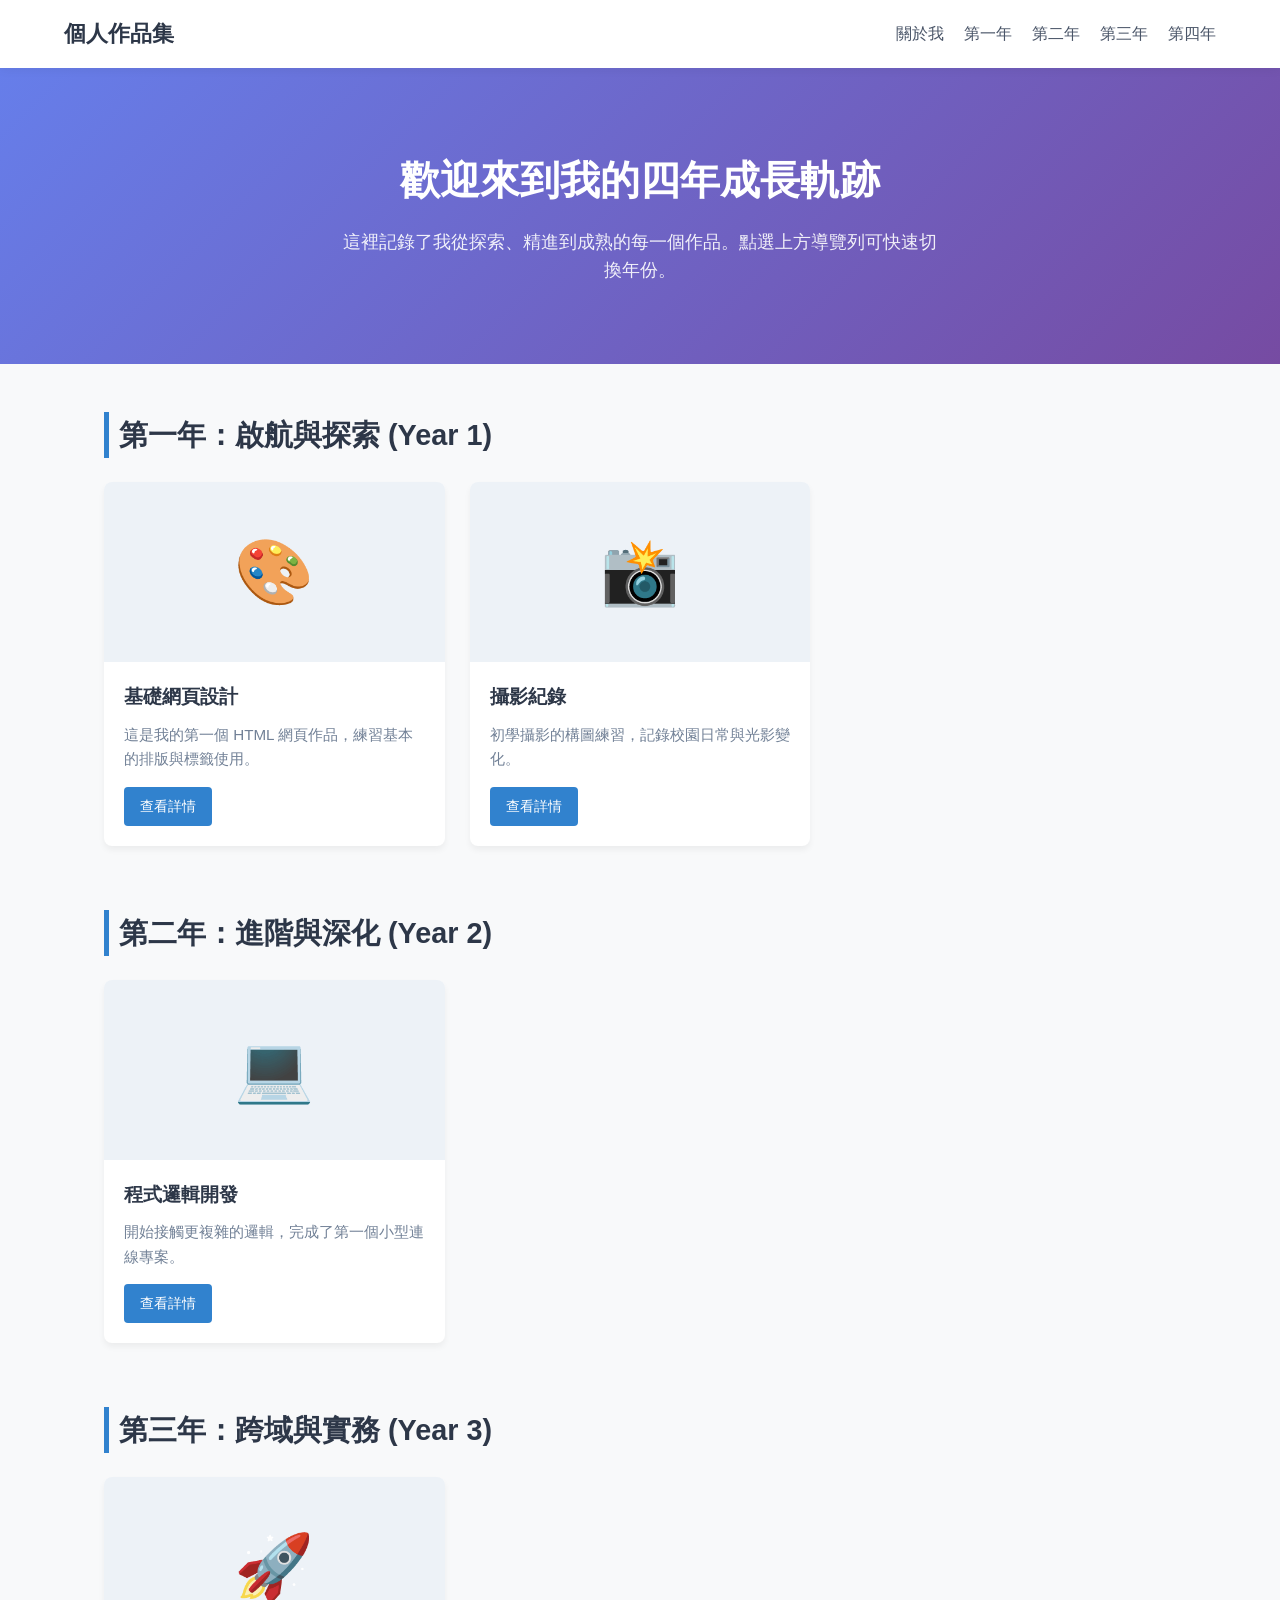
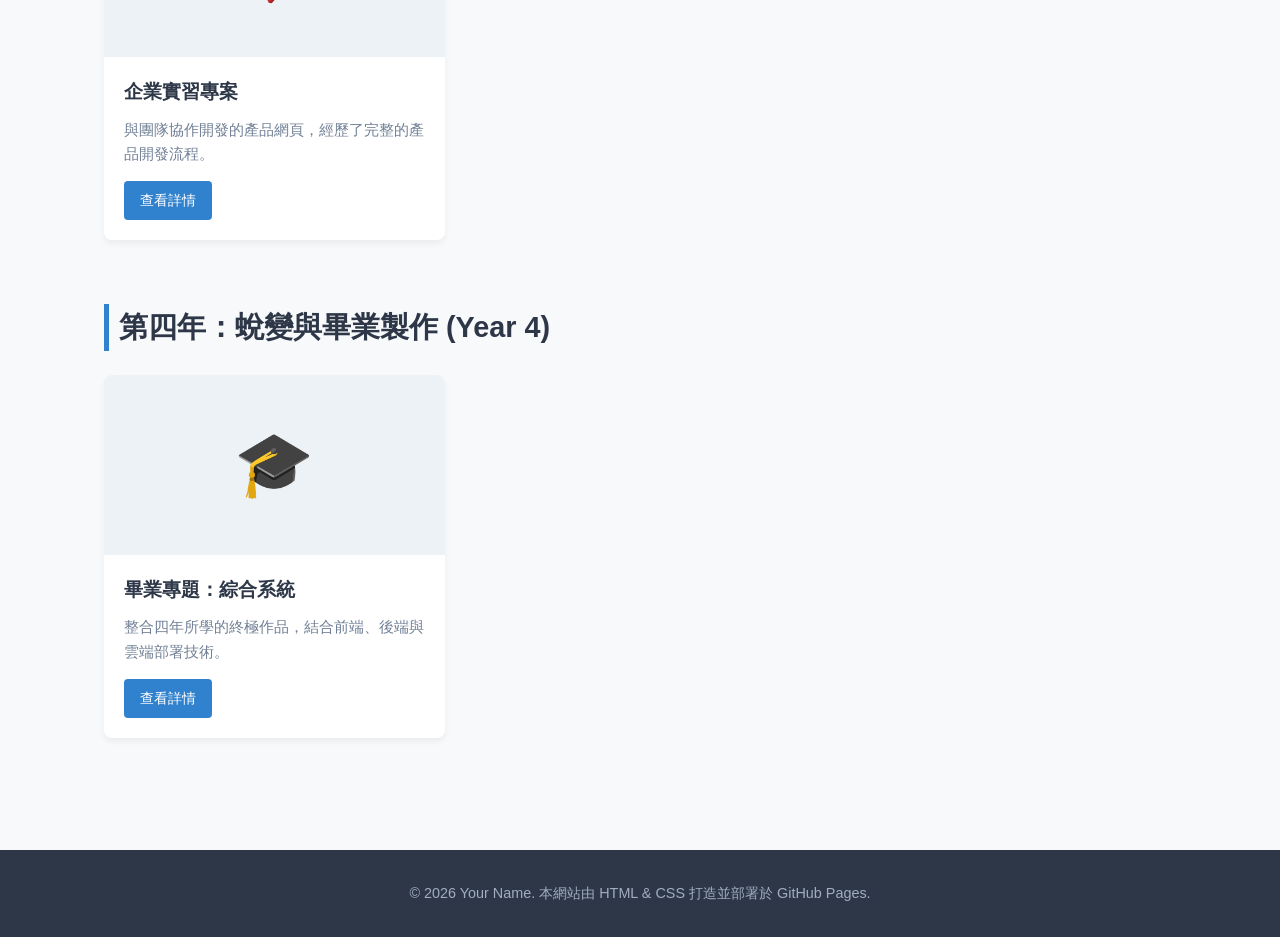
==== index.html @ 3d8b7665 "Add files via upload" ====
<!DOCTYPE html>
<html lang="zh-TW">
<head>
    <meta charset="UTF-8">
    <meta name="viewport" content="width=device-width, initial-scale=1.0">
    <title>我的四年作品集 | My Portfolio</title>
    <!-- 連結外部 CSS 樣式表 -->
    <link rel="stylesheet" href="style.css">
</head>
<body>

    <!-- 頂部導覽列 -->
    <header>
        <div class="logo">個人作品集</div>
        <nav>
            <ul>
                <li><a href="#about">關於我</a></li>
                <li><a href="#year-1">第一年</a></li>
                <li><a href="#year-2">第二年</a></li>
                <li><a href="#year-3">第三年</a></li>
                <li><a href="#year-4">第四年</a></li>
            </ul>
        </nav>
    </header>

    <!-- 橫幅介紹區 -->
    <section id="about" class="hero">
        <div class="hero-content">
            <h1>歡迎來到我的四年成長軌跡</h1>
            <p>這裡記錄了我從探索、精進到成熟的每一個作品。點選上方導覽列可快速切換年份。</p>
        </div>
    </section>

    <!-- 作品主容器 -->
    <main class="portfolio-container">

        <!-- 第一年作品區 -->
        <section id="year-1" class="year-section">
            <h2 class="year-title">第一年：啟航與探索 (Year 1)</h2>
            <div class="project-grid">
                <!-- 範例作品 1 -->
                <div class="project-card">
                    <div class="project-image">🎨</div>
                    <div class="project-info">
                        <h3>基礎網頁設計</h3>
                        <p>這是我的第一個 HTML 網頁作品，練習基本的排版與標籤使用。</p>
                        <a href="#" class="btn">查看詳情</a>
                    </div>
                </div>
                <!-- 範例作品 2 -->
                <div class="project-card">
                    <div class="project-image">📸</div>
                    <div class="project-info">
                        <h3>攝影紀錄</h3>
                        <p>初學攝影的構圖練習，記錄校園日常與光影變化。</p>
                        <a href="#" class="btn">查看詳情</a>
                    </div>
                </div>
            </div>
        </section>

        <!-- 第二年作品區 -->
        <section id="year-2" class="year-section">
            <h2 class="year-title">第二年：進階與深化 (Year 2)</h2>
            <div class="project-grid">
                <div class="project-card">
                    <div class="project-image">💻</div>
                    <div class="project-info">
                        <h3>程式邏輯開發</h3>
                        <p>開始接觸更複雜的邏輯，完成了第一個小型連線專案。</p>
                        <a href="#" class="btn">查看詳情</a>
                    </div>
                </div>
            </div>
        </section>

        <!-- 第三年作品區 -->
        <section id="year-3" class="year-section">
            <h2 class="year-title">第三年：跨域與實務 (Year 3)</h2>
            <div class="project-grid">
                <div class="project-card">
                    <div class="project-image">🚀</div>
                    <div class="project-info">
                        <h3>企業實習專案</h3>
                        <p>與團隊協作開發的產品網頁，經歷了完整的產品開發流程。</p>
                        <a href="#" class="btn">查看詳情</a>
                    </div>
                </div>
            </div>
        </section>

        <!-- 第四年作品區 -->
        <section id="year-4" class="year-section">
            <h2 class="year-title">第四年：蛻變與畢業製作 (Year 4)</h2>
            <div class="project-grid">
                <div class="project-card">
                    <div class="project-image">🎓</div>
                    <div class="project-info">
                        <h3>畢業專題：綜合系統</h3>
                        <p>整合四年所學的終極作品，結合前端、後端與雲端部署技術。</p>
                        <a href="#" class="btn">查看詳情</a>
                    </div>
                </div>
            </div>
        </section>

    </main>

    <!-- 頁尾 -->
    <footer>
        <p>&copy; 2026 Your Name. 本網站由 HTML & CSS 打造並部署於 GitHub Pages.</p>
    </footer>

</body>
</html>
---- style.css ----
/* 全域基本樣式重設 */
* {
    margin: 0;
    padding: 0;
    box-sizing: border-box;
    font-family: 'Segoe UI', Roboto, Helvetica, Arial, sans-serif;
}

body {
    background-color: #f8f9fa;
    color: #333;
    line-height: 1.6;
}

/* 頂部導覽列 */
header {
    background-color: #ffffff;
    display: flex;
    justify-content: space-between;
    align-items: center;
    padding: 1rem 5%;
    position: sticky;
    top: 0;
    z-index: 100;
    box-shadow: 0 2px 10px rgba(0,0,0,0.05);
}

header .logo {
    font-size: 1.4rem;
    font-weight: bold;
    color: #2d3748;
}

header nav ul {
    display: flex;
    list-style: none;
}

header nav ul li {
    margin-left: 20px;
}

header nav ul li a {
    text-decoration: none;
    color: #4a5568;
    font-weight: 500;
    transition: color 0.3s;
}

header nav ul li a:hover {
    color: #3182ce;
}

/* 橫幅介紹區 */
.hero {
    background: linear-gradient(135deg, #667eea 0%, #764ba2 100%);
    color: white;
    padding: 5rem 5%;
    text-align: center;
}

.hero h1 {
    font-size: 2.5rem;
    margin-bottom: 1rem;
}

.hero p {
    font-size: 1.1rem;
    opacity: 0.9;
    max-width: 600px;
    margin: 0 auto;
}

/* 作品主容器 */
.portfolio-container {
    max-width: 1200px;
    margin: 0 auto;
    padding: 3rem 5%;
}

/* 年份區塊 */
.year-section {
    margin-bottom: 4rem;
    scroll-margin-top: 80px; /* 防止導覽列遮擋錨點 */
}

.year-title {
    font-size: 1.8rem;
    color: #2d3748;
    margin-bottom: 1.5rem;
    border-left: 5px solid #3182ce;
    padding-left: 10px;
}

/* 作品卡片網格 */
.project-grid {
    display: grid;
    grid-template-columns: repeat(auto-fill, minmax(300px, 1fr));
    gap: 25px;
}

/* 作品卡片樣式 */
.project-card {
    background: white;
    border-radius: 8px;
    overflow: hidden;
    box-shadow: 0 4px 6px rgba(0,0,0,0.05);
    transition: transform 0.3s, box-shadow 0.3s;
}

.project-card:hover {
    transform: translateY(-5px);
    box-shadow: 0 10px 15px rgba(0,0,0,0.1);
}

/* 作品圖片預留區 */
.project-image {
    background-color: #edf2f7;
    height: 180px;
    display: flex;
    justify-content: center;
    align-items: center;
    font-size: 4rem;
}

.project-info {
    padding: 20px;
}

.project-info h3 {
    font-size: 1.2rem;
    margin-bottom: 10px;
    color: #2d3748;
}

.project-info p {
    font-size: 0.95rem;
    color: #718096;
    margin-bottom: 15px;
}

/* 按鈕樣式 */
.btn {
    display: inline-block;
    background-color: #3182ce;
    color: white;
    padding: 8px 16px;
    text-decoration: none;
    border-radius: 4px;
    font-size: 0.9rem;
    transition: background 0.3s;
}

.btn:hover {
    background-color: #2b6cb0;
}

/* 頁尾 */
footer {
    text-align: center;
    padding: 2rem;
    background-color: #2d3748;
    color: #a0aec0;
    font-size: 0.9rem;
}

/* 手機版響應式微調 */
@media (max-width: 768px) {
    header {
        flex-direction: column;
        gap: 10px;
    }
    header nav ul li {
        margin: 0 10px;
    }
    .hero h1 {
        font-size: 2rem;
    }
}
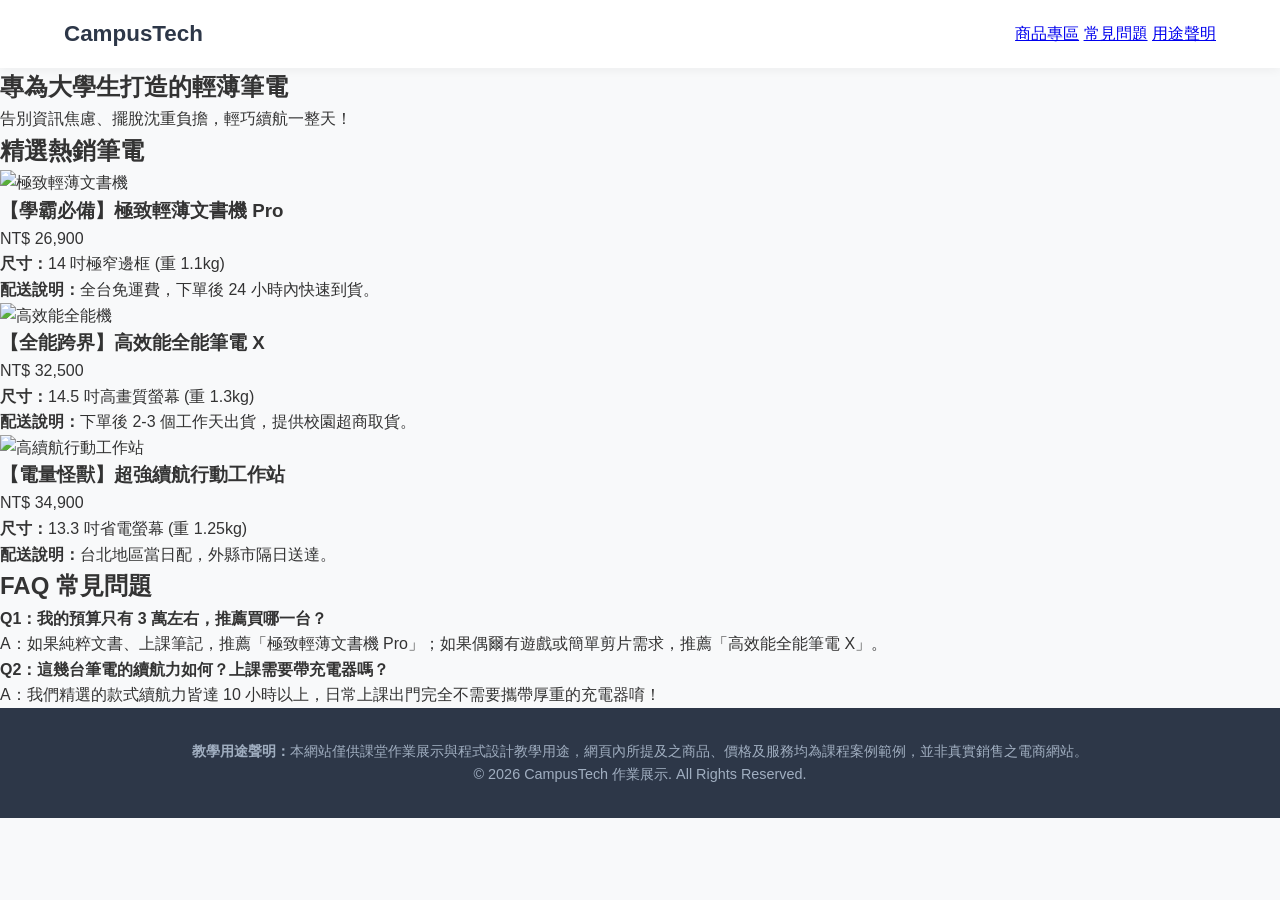
==== commit 7e991e79: "Add files via upload" ====
--- a/index.html
+++ b/index.html
@@ -1,115 +1,90 @@
-<!DOCTYPE html>
-<html lang="zh-TW">
-<head>
-    <meta charset="UTF-8">
-    <meta name="viewport" content="width=device-width, initial-scale=1.0">
-    <title>我的四年作品集 | My Portfolio</title>
-    <!-- 連結外部 CSS 樣式表 -->
-    <link rel="stylesheet" href="style.css">
-</head>
-<body>
-
-    <!-- 頂部導覽列 -->
-    <header>
-        <div class="logo">個人作品集</div>
-        <nav>
-            <ul>
-                <li><a href="#about">關於我</a></li>
-                <li><a href="#year-1">第一年</a></li>
-                <li><a href="#year-2">第二年</a></li>
-                <li><a href="#year-3">第三年</a></li>
-                <li><a href="#year-4">第四年</a></li>
-            </ul>
-        </nav>
-    </header>
-
-    <!-- 橫幅介紹區 -->
-    <section id="about" class="hero">
-        <div class="hero-content">
-            <h1>歡迎來到我的四年成長軌跡</h1>
-            <p>這裡記錄了我從探索、精進到成熟的每一個作品。點選上方導覽列可快速切換年份。</p>
-        </div>
-    </section>
-
-    <!-- 作品主容器 -->
-    <main class="portfolio-container">
-
-        <!-- 第一年作品區 -->
-        <section id="year-1" class="year-section">
-            <h2 class="year-title">第一年：啟航與探索 (Year 1)</h2>
-            <div class="project-grid">
-                <!-- 範例作品 1 -->
-                <div class="project-card">
-                    <div class="project-image">🎨</div>
-                    <div class="project-info">
-                        <h3>基礎網頁設計</h3>
-                        <p>這是我的第一個 HTML 網頁作品，練習基本的排版與標籤使用。</p>
-                        <a href="#" class="btn">查看詳情</a>
-                    </div>
-                </div>
-                <!-- 範例作品 2 -->
-                <div class="project-card">
-                    <div class="project-image">📸</div>
-                    <div class="project-info">
-                        <h3>攝影紀錄</h3>
-                        <p>初學攝影的構圖練習，記錄校園日常與光影變化。</p>
-                        <a href="#" class="btn">查看詳情</a>
-                    </div>
-                </div>
-            </div>
-        </section>
-
-        <!-- 第二年作品區 -->
-        <section id="year-2" class="year-section">
-            <h2 class="year-title">第二年：進階與深化 (Year 2)</h2>
-            <div class="project-grid">
-                <div class="project-card">
-                    <div class="project-image">💻</div>
-                    <div class="project-info">
-                        <h3>程式邏輯開發</h3>
-                        <p>開始接觸更複雜的邏輯，完成了第一個小型連線專案。</p>
-                        <a href="#" class="btn">查看詳情</a>
-                    </div>
-                </div>
-            </div>
-        </section>
-
-        <!-- 第三年作品區 -->
-        <section id="year-3" class="year-section">
-            <h2 class="year-title">第三年：跨域與實務 (Year 3)</h2>
-            <div class="project-grid">
-                <div class="project-card">
-                    <div class="project-image">🚀</div>
-                    <div class="project-info">
-                        <h3>企業實習專案</h3>
-                        <p>與團隊協作開發的產品網頁，經歷了完整的產品開發流程。</p>
-                        <a href="#" class="btn">查看詳情</a>
-                    </div>
-                </div>
-            </div>
-        </section>
-
-        <!-- 第四年作品區 -->
-        <section id="year-4" class="year-section">
-            <h2 class="year-title">第四年：蛻變與畢業製作 (Year 4)</h2>
-            <div class="project-grid">
-                <div class="project-card">
-                    <div class="project-image">🎓</div>
-                    <div class="project-info">
-                        <h3>畢業專題：綜合系統</h3>
-                        <p>整合四年所學的終極作品，結合前端、後端與雲端部署技術。</p>
-                        <a href="#" class="btn">查看詳情</a>
-                    </div>
-                </div>
-            </div>
-        </section>
-
-    </main>
-
-    <!-- 頁尾 -->
-    <footer>
-        <p>&copy; 2026 Your Name. 本網站由 HTML & CSS 打造並部署於 GitHub Pages.</p>
-    </footer>
-
-</body>
-</html>+<!DOCTYPE html>
+<html lang="zh-Hant">
+<head>
+    <meta charset="UTF-8">
+    <meta name="viewport" content="width=device-width, initial-scale=1.0">
+    <title>CampusTech 大學生筆電專賣店</title>
+    <!-- 技術要求：外部 css 分開 -->
+    <link rel="stylesheet" href="style.css">
+</head>
+<body>
+
+    <!-- 品牌主視覺與導覽 -->
+    <header class="main-header">
+        <div class="logo">CampusTech</div>
+        <nav class="nav-bar">
+            <a href="#products">商品專區</a>
+            <a href="#faq">常見問題</a>
+            <a href="#disclaimer">用途聲明</a>
+        </nav>
+    </header>
+
+    <!-- 主視覺 Banner -->
+    <section class="hero-banner">
+        <h1>專為大學生打造的輕薄筆電</h1>
+        <p>告別資訊焦慮、擺脫沈重負擔，輕巧續航一整天！</p>
+    </section>
+
+    <!-- 商品專區（至少 3 項商品與本地圖片） -->
+    <main id="products" class="product-section">
+        <h2>精選熱銷筆電</h2>
+        <div class="product-grid">
+            
+            <!-- 商品 1 -->
+            <div class="product-card">
+                <!-- 技術要求：圖片全部放入 images/ -->
+                <img src="https://encrypted-tbn1.gstatic.com/shopping?q=tbn:ANd9GcQ5USteRXwWfBZQK1bQ4D_mNUNq-k9lUUlU4BNtZzaJHuuT0rjLyF1uf5Y9tRfjtDk3jWRsgEN2eiOs3HNZ7QA9urEgAAVbrg" alt="極致輕薄文書機" class="product-img">
+                <div class="product-info">
+                    <h3>【學霸必備】極致輕薄文書機 Pro</h3>
+                    <p class="price">NT$ 26,900</p>
+                    <p class="specs"><strong>尺寸：</strong>14 吋極窄邊框 (重 1.1kg)</p>
+                    <p class="delivery"><strong>配送說明：</strong>全台免運費，下單後 24 小時內快速到貨。</p>
+                </div>
+            </div>
+
+            <!-- 商品 2 -->
+            <div class="product-card">
+                <img src="https://encrypted-tbn2.gstatic.com/shopping?q=tbn:ANd9GcQiTnvOiSBTg3mBEWAOPlAiRKsd22rMMn18Ryd6Pl1Cfo4dk1_dnhvalajtrADBDWgETQINRb_3cDYGQ3Rd67ZxHBwMiaRcJoZdiKX3SR_ln5o5r5m6GqXUXFo8r8Ir1J5ALP1Rif0&usqp=CAc" alt="高效能全能機" class="product-img">
+                <div class="product-info">
+                    <h3>【全能跨界】高效能全能筆電 X</h3>
+                    <p class="price">NT$ 32,500</p>
+                    <p class="specs"><strong>尺寸：</strong>14.5 吋高畫質螢幕 (重 1.3kg)</p>
+                    <p class="delivery"><strong>配送說明：</strong>下單後 2-3 個工作天出貨，提供校園超商取貨。</p>
+                </div>
+            </div>
+
+            <!-- 商品 3 -->
+            <div class="product-card">
+                <img src="https://encrypted-tbn0.gstatic.com/shopping?q=tbn:ANd9GcRCwSHiBYVGnV-n9jSe60NS78_vBrJn3VIlm3lfYRzsAaGskdane_CdN9JjifDx1EU5o5BbP99L2k-O1b65SlKcdQI8mHzR" alt="高續航行動工作站" class="product-img">
+                <div class="product-info">
+                    <h3>【電量怪獸】超強續航行動工作站</h3>
+                    <p class="price">NT$ 34,900</p>
+                    <p class="specs"><strong>尺寸：</strong>13.3 吋省電螢幕 (重 1.25kg)</p>
+                    <p class="delivery"><strong>配送說明：</strong>台北地區當日配，外縣市隔日送達。</p>
+                </div>
+            </div>
+
+        </div>
+    </main>
+
+    <!-- FAQ 與教學用途聲明 -->
+    <section id="faq" class="faq-section">
+        <h2>FAQ 常見問題</h2>
+        <div class="faq-item">
+            <h4>Q1：我的預算只有 3 萬左右，推薦買哪一台？</h4>
+            <p>A：如果純粹文書、上課筆記，推薦「極致輕薄文書機 Pro」；如果偶爾有遊戲或簡單剪片需求，推薦「高效能全能筆電 X」。</p>
+        </div>
+        <div class="faq-item">
+            <h4>Q2：這幾台筆電的續航力如何？上課需要帶充電器嗎？</h4>
+            <p>A：我們精選的款式續航力皆達 10 小時以上，日常上課出門完全不需要攜帶厚重的充電器唷！</p>
+        </div>
+    </section>
+
+    <!-- 教學用途聲明 -->
+    <footer id="disclaimer" class="main-footer">
+        <p><strong>教學用途聲明：</strong>本網站僅供課堂作業展示與程式設計教學用途，網頁內所提及之商品、價格及服務均為課程案例範例，並非真實銷售之電商網站。</p>
+        <p>&copy; 2026 CampusTech 作業展示. All Rights Reserved.</p>
+    </footer>
+
+</body>
+</html>
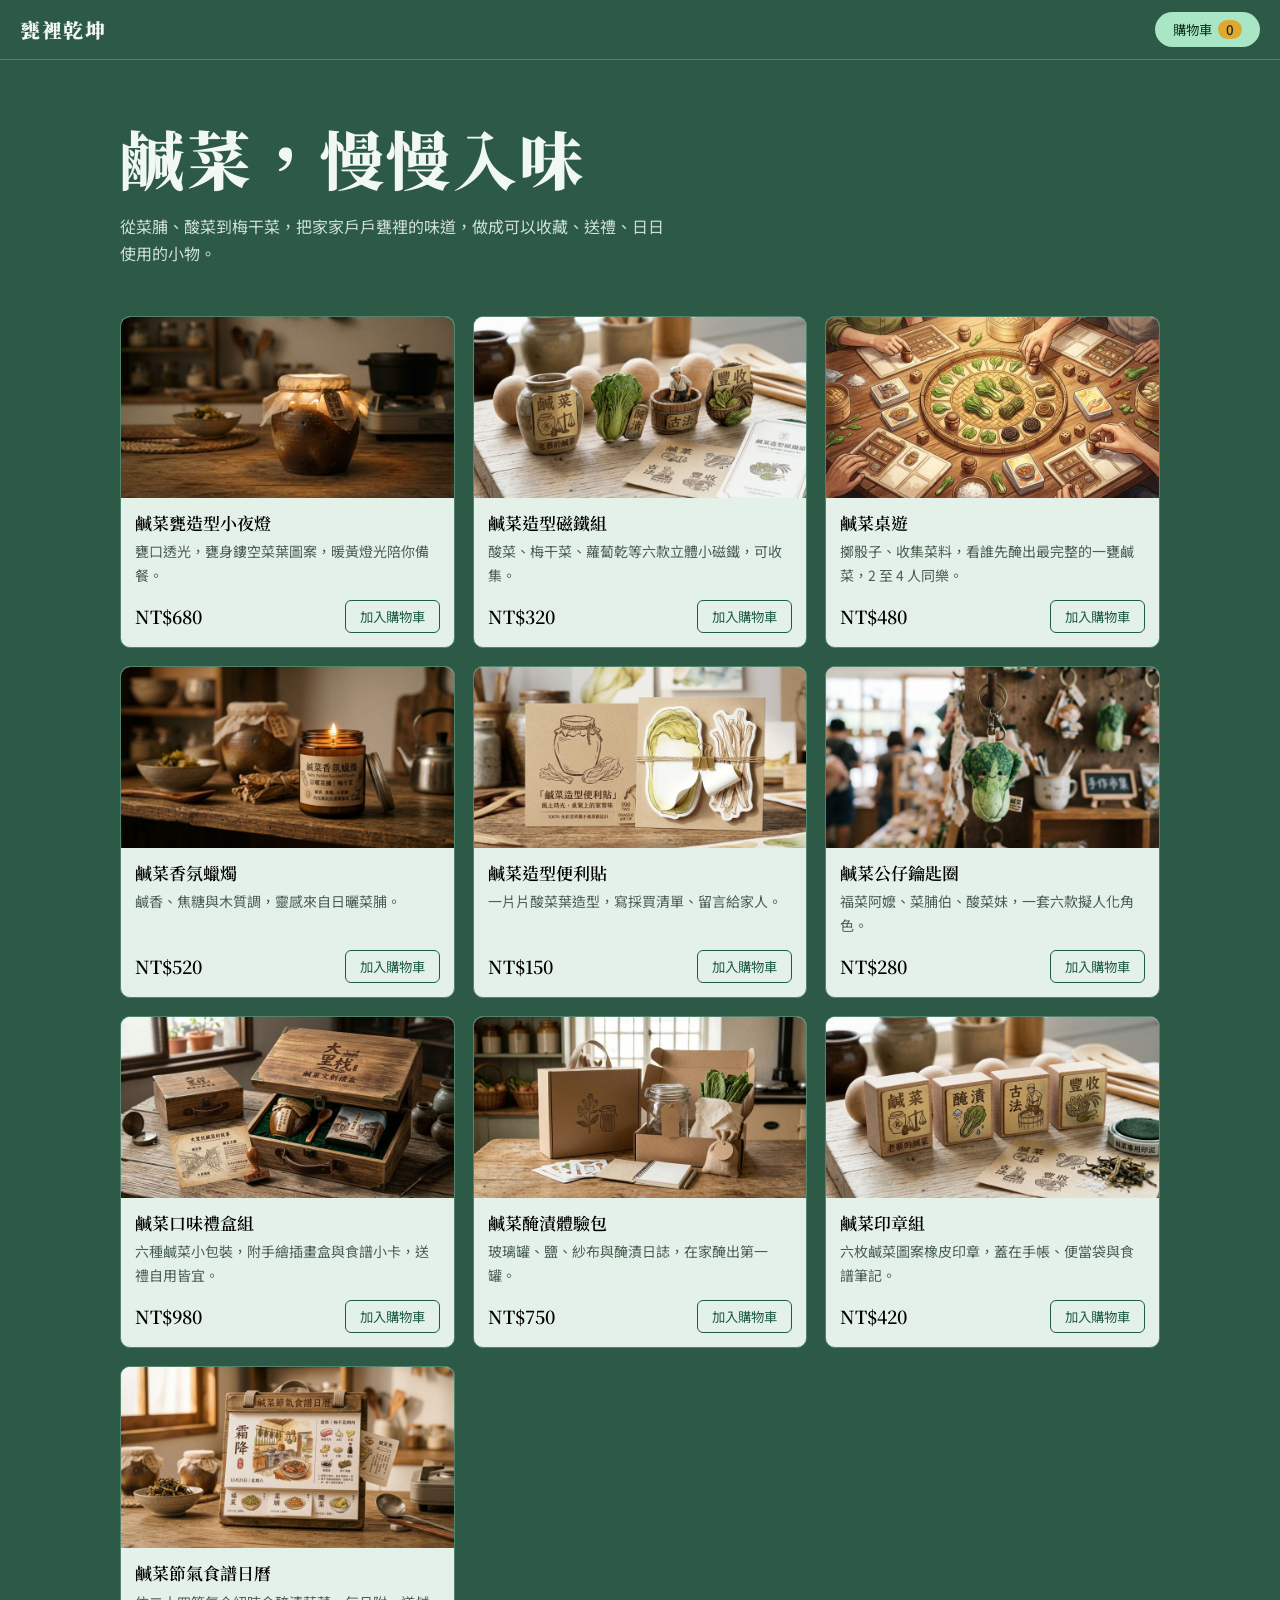
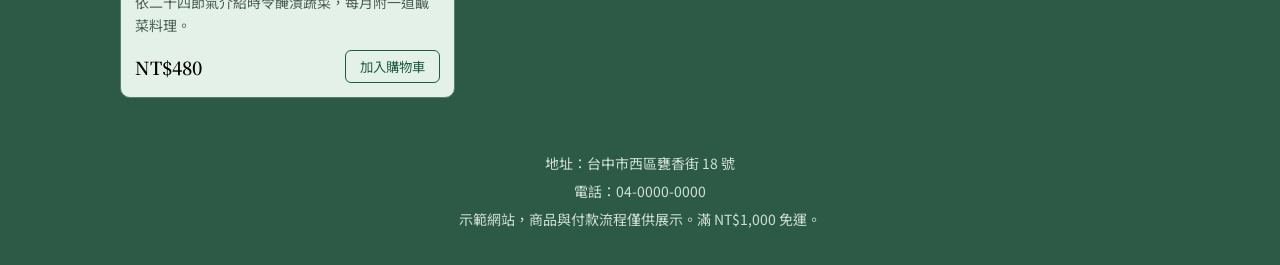
==== commit 3d51a685: "Add files via upload" ====
--- a/index.html
+++ b/index.html
@@ -1,90 +1,116 @@
 <!DOCTYPE html>
 <html lang="zh-Hant">
 <head>
-    <meta charset="UTF-8">
-    <meta name="viewport" content="width=device-width, initial-scale=1.0">
-    <title>CampusTech 大學生筆電專賣店</title>
-    <!-- 技術要求：外部 css 分開 -->
-    <link rel="stylesheet" href="style.css">
+<meta charset="utf-8">
+<meta name="viewport" content="width=device-width, initial-scale=1, viewport-fit=cover">
+<title>甕裡乾坤｜鹹菜文創商店</title>
+<link rel="stylesheet" href="https://fonts.googleapis.com/css2?family=Noto+Serif+TC:wght@600;900&family=Noto+Sans+TC:wght@400;500&display=swap">
+<style>
+:root{color-scheme:dark;--bg:#2d5a47;--ink:#f1f7f3;--sub:#cfe0d6;--card:#3a6b56;--line:#52836d;--brand:#a8e6c5;--onbrand:#12301f;--gold:#e0a82e;box-sizing:border-box;padding-top:env(safe-area-inset-top,0px);padding-bottom:env(safe-area-inset-bottom,0px)}
+html{background:#2d5a47;scroll-padding-top:env(safe-area-inset-top,0px);height:auto}
+*,*::before,*::after{box-sizing:border-box}
+body{margin:0;background:var(--bg);color:var(--ink);font:400 16px/1.7 "Noto Sans TC","PingFang TC","Microsoft JhengHei",sans-serif}
+h1,h2,h3{font-family:"Noto Serif TC","Songti TC",serif;margin:0;line-height:1.3}
+body::before{content:"";position:fixed;inset:0 0 auto;height:env(safe-area-inset-top,0px);background:var(--bg);z-index:10}
+header{position:sticky;top:env(safe-area-inset-top,0px);z-index:9;background:var(--bg);border-bottom:1px solid var(--line);display:flex;align-items:center;justify-content:space-between;padding:12px 20px}
+.logo{font:900 20px "Noto Serif TC",serif;letter-spacing:.08em}
+.cartbtn{background:var(--brand);color:var(--onbrand);border:0;border-radius:999px;padding:8px 18px;font:500 15px inherit;font-family:inherit;cursor:pointer}
+.cartbtn b{background:var(--gold);color:#1d2b24;border-radius:999px;padding:0 8px;margin-left:6px;font-weight:500}
+:focus-visible{outline:3px solid var(--gold);outline-offset:2px}
+.hero{max-width:1080px;margin:0 auto;padding:56px 20px 28px}
+.hero h1{font-size:clamp(34px,7vw,64px);font-weight:900;letter-spacing:.04em}
+.hero p{max-width:34em;color:var(--sub);margin:14px 0 0}
+.grid{max-width:1080px;margin:0 auto;padding:20px;display:grid;grid-template-columns:repeat(auto-fill,minmax(270px,1fr));gap:18px}
+.card{--ink:#1d2b24;--sub:#4a5f53;--brand:#1f5c43;--onbrand:#fff;background:#e4f1e8;border:1px solid var(--line);border-radius:10px;overflow:hidden;display:flex;flex-direction:column}
+.card img{display:block;width:100%;height:auto;aspect-ratio:11/6;object-fit:cover;background:var(--line)}
+.info{padding:14px;display:flex;flex-direction:column;gap:6px;flex:1}
+.info h3{font-size:17px;font-weight:600;color:#000}
+.info p{margin:0;font-size:14px;color:var(--sub);flex:1}
+.row{display:flex;align-items:center;justify-content:space-between;margin-top:6px}
+.price{font:600 18px "Noto Serif TC",serif;color:#000}
+.add{background:transparent;color:var(--brand);border:1.5px solid var(--brand);border-radius:6px;padding:6px 14px;font:500 14px inherit;font-family:inherit;cursor:pointer}
+.add:hover{background:var(--brand);color:var(--onbrand)}
+footer{text-align:center;color:var(--sub);font-size:14px;padding:30px 20px}footer p{margin:4px 0}
+#shade{position:fixed;inset:0;background:rgba(0,0,0,.45);opacity:0;pointer-events:none;transition:opacity .2s;z-index:20}
+#shade.on{opacity:1;pointer-events:auto}
+aside{position:fixed;top:0;right:0;bottom:0;width:min(400px,100%);background:var(--card);z-index:21;transform:translateX(100%);transition:transform .25s;display:flex;flex-direction:column;padding:calc(16px + env(safe-area-inset-top,0px)) 18px calc(16px + env(safe-area-inset-bottom,0px))}
+aside.on{transform:none}
+.ah{display:flex;justify-content:space-between;align-items:center;margin-bottom:10px}
+.ah h2{font-size:20px}
+.x{background:none;border:0;color:var(--ink);font-size:26px;cursor:pointer;line-height:1}
+#items{flex:1;overflow-y:auto}
+.it{display:grid;grid-template-columns:56px 1fr auto;gap:10px;align-items:center;padding:10px 0;border-bottom:1px solid var(--line)}
+.it img{width:56px;height:56px;object-fit:cover;border-radius:6px}
+.it small{color:var(--sub);display:block}
+.q{display:flex;align-items:center;gap:6px;margin-top:4px}
+.q button{width:26px;height:26px;border:1px solid var(--line);background:var(--bg);color:var(--ink);border-radius:5px;cursor:pointer;font-size:16px;line-height:1}
+.del{background:none;border:0;color:var(--sub);cursor:pointer;font-size:13px;text-decoration:underline;font-family:inherit}
+.empty{color:var(--sub);text-align:center;padding:40px 0}
+.sum{border-top:2px solid var(--ink);padding-top:12px}
+.sum div{display:flex;justify-content:space-between;margin-bottom:4px}
+.sum .t{font:600 20px "Noto Serif TC",serif}
+.pay{width:100%;margin-top:10px;background:var(--brand);color:var(--onbrand);border:0;border-radius:8px;padding:12px;font:500 16px inherit;font-family:inherit;cursor:pointer}
+.pay:disabled{opacity:.4;cursor:not-allowed}
+#msg{font-size:13px;color:var(--sub);margin-top:8px;min-height:1.4em}
+#toast{position:fixed;left:50%;bottom:calc(24px + env(safe-area-inset-bottom,0px));transform:translate(-50%,20px);background:var(--ink);color:var(--bg);padding:8px 18px;border-radius:999px;font-size:14px;opacity:0;transition:.2s;z-index:30;pointer-events:none}
+#toast.on{opacity:1;transform:translate(-50%,0)}
+@media(prefers-reduced-motion:reduce){*{transition:none!important}}
+</style>
 </head>
 <body>
-
-    <!-- 品牌主視覺與導覽 -->
-    <header class="main-header">
-        <div class="logo">CampusTech</div>
-        <nav class="nav-bar">
-            <a href="#products">商品專區</a>
-            <a href="#faq">常見問題</a>
-            <a href="#disclaimer">用途聲明</a>
-        </nav>
-    </header>
-
-    <!-- 主視覺 Banner -->
-    <section class="hero-banner">
-        <h1>專為大學生打造的輕薄筆電</h1>
-        <p>告別資訊焦慮、擺脫沈重負擔，輕巧續航一整天！</p>
-    </section>
-
-    <!-- 商品專區（至少 3 項商品與本地圖片） -->
-    <main id="products" class="product-section">
-        <h2>精選熱銷筆電</h2>
-        <div class="product-grid">
-            
-            <!-- 商品 1 -->
-            <div class="product-card">
-                <!-- 技術要求：圖片全部放入 images/ -->
-                <img src="https://encrypted-tbn1.gstatic.com/shopping?q=tbn:ANd9GcQ5USteRXwWfBZQK1bQ4D_mNUNq-k9lUUlU4BNtZzaJHuuT0rjLyF1uf5Y9tRfjtDk3jWRsgEN2eiOs3HNZ7QA9urEgAAVbrg" alt="極致輕薄文書機" class="product-img">
-                <div class="product-info">
-                    <h3>【學霸必備】極致輕薄文書機 Pro</h3>
-                    <p class="price">NT$ 26,900</p>
-                    <p class="specs"><strong>尺寸：</strong>14 吋極窄邊框 (重 1.1kg)</p>
-                    <p class="delivery"><strong>配送說明：</strong>全台免運費，下單後 24 小時內快速到貨。</p>
-                </div>
-            </div>
-
-            <!-- 商品 2 -->
-            <div class="product-card">
-                <img src="https://encrypted-tbn2.gstatic.com/shopping?q=tbn:ANd9GcQiTnvOiSBTg3mBEWAOPlAiRKsd22rMMn18Ryd6Pl1Cfo4dk1_dnhvalajtrADBDWgETQINRb_3cDYGQ3Rd67ZxHBwMiaRcJoZdiKX3SR_ln5o5r5m6GqXUXFo8r8Ir1J5ALP1Rif0&usqp=CAc" alt="高效能全能機" class="product-img">
-                <div class="product-info">
-                    <h3>【全能跨界】高效能全能筆電 X</h3>
-                    <p class="price">NT$ 32,500</p>
-                    <p class="specs"><strong>尺寸：</strong>14.5 吋高畫質螢幕 (重 1.3kg)</p>
-                    <p class="delivery"><strong>配送說明：</strong>下單後 2-3 個工作天出貨，提供校園超商取貨。</p>
-                </div>
-            </div>
-
-            <!-- 商品 3 -->
-            <div class="product-card">
-                <img src="https://encrypted-tbn0.gstatic.com/shopping?q=tbn:ANd9GcRCwSHiBYVGnV-n9jSe60NS78_vBrJn3VIlm3lfYRzsAaGskdane_CdN9JjifDx1EU5o5BbP99L2k-O1b65SlKcdQI8mHzR" alt="高續航行動工作站" class="product-img">
-                <div class="product-info">
-                    <h3>【電量怪獸】超強續航行動工作站</h3>
-                    <p class="price">NT$ 34,900</p>
-                    <p class="specs"><strong>尺寸：</strong>13.3 吋省電螢幕 (重 1.25kg)</p>
-                    <p class="delivery"><strong>配送說明：</strong>台北地區當日配，外縣市隔日送達。</p>
-                </div>
-            </div>
-
-        </div>
-    </main>
-
-    <!-- FAQ 與教學用途聲明 -->
-    <section id="faq" class="faq-section">
-        <h2>FAQ 常見問題</h2>
-        <div class="faq-item">
-            <h4>Q1：我的預算只有 3 萬左右，推薦買哪一台？</h4>
-            <p>A：如果純粹文書、上課筆記，推薦「極致輕薄文書機 Pro」；如果偶爾有遊戲或簡單剪片需求，推薦「高效能全能筆電 X」。</p>
-        </div>
-        <div class="faq-item">
-            <h4>Q2：這幾台筆電的續航力如何？上課需要帶充電器嗎？</h4>
-            <p>A：我們精選的款式續航力皆達 10 小時以上，日常上課出門完全不需要攜帶厚重的充電器唷！</p>
-        </div>
-    </section>
-
-    <!-- 教學用途聲明 -->
-    <footer id="disclaimer" class="main-footer">
-        <p><strong>教學用途聲明：</strong>本網站僅供課堂作業展示與程式設計教學用途，網頁內所提及之商品、價格及服務均為課程案例範例，並非真實銷售之電商網站。</p>
-        <p>&copy; 2026 CampusTech 作業展示. All Rights Reserved.</p>
-    </footer>
-
+<header><span class="logo">甕裡乾坤</span><button class="cartbtn" id="open" aria-label="開啟購物車">購物車<b id="cnt">0</b></button></header>
+<section class="hero"><h1>鹹菜，慢慢入味</h1><p>從菜脯、酸菜到梅干菜，把家家戶戶甕裡的味道，做成可以收藏、送禮、日日使用的小物。</p></section>
+<main class="grid" id="grid"></main>
+<footer><p>地址：台中市西區甕香街 18 號</p><p>電話：04-0000-0000</p><p>示範網站，商品與付款流程僅供展示。滿 NT$1,000 免運。</p></footer>
+<div id="shade"></div>
+<aside id="cart" aria-label="購物車"><div class="ah"><h2>購物車</h2><button class="x" id="close" aria-label="關閉購物車">×</button></div><div id="items"></div><div class="sum"><div><span>小計</span><span id="sub"></span></div><div><span>運費</span><span id="ship"></span></div><div class="t"><span>合計</span><span id="tot"></span></div><button class="pay" id="pay">前往結帳</button><div id="msg"></div></div></aside>
+<div id="toast"></div>
+<script>var IM=["[data-uri]", "[data-uri]", "[data-uri]", "[data-uri]